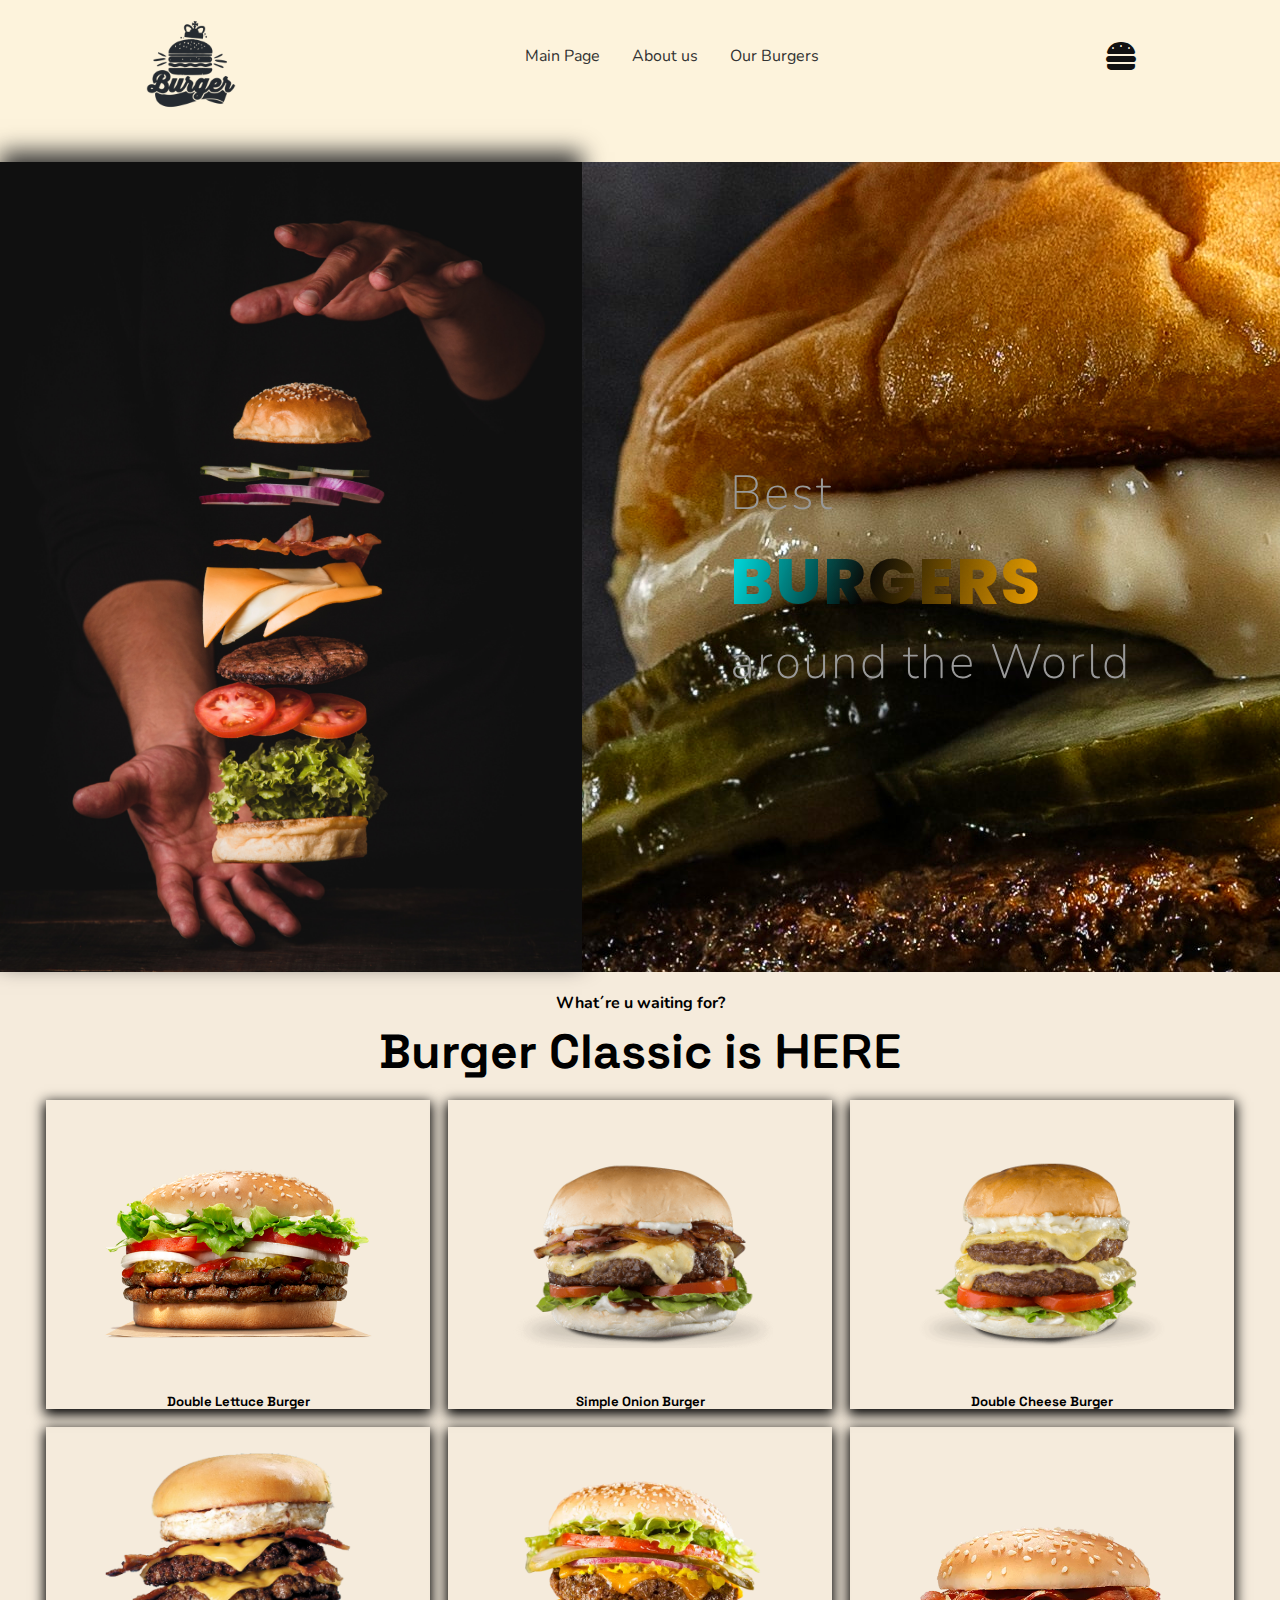
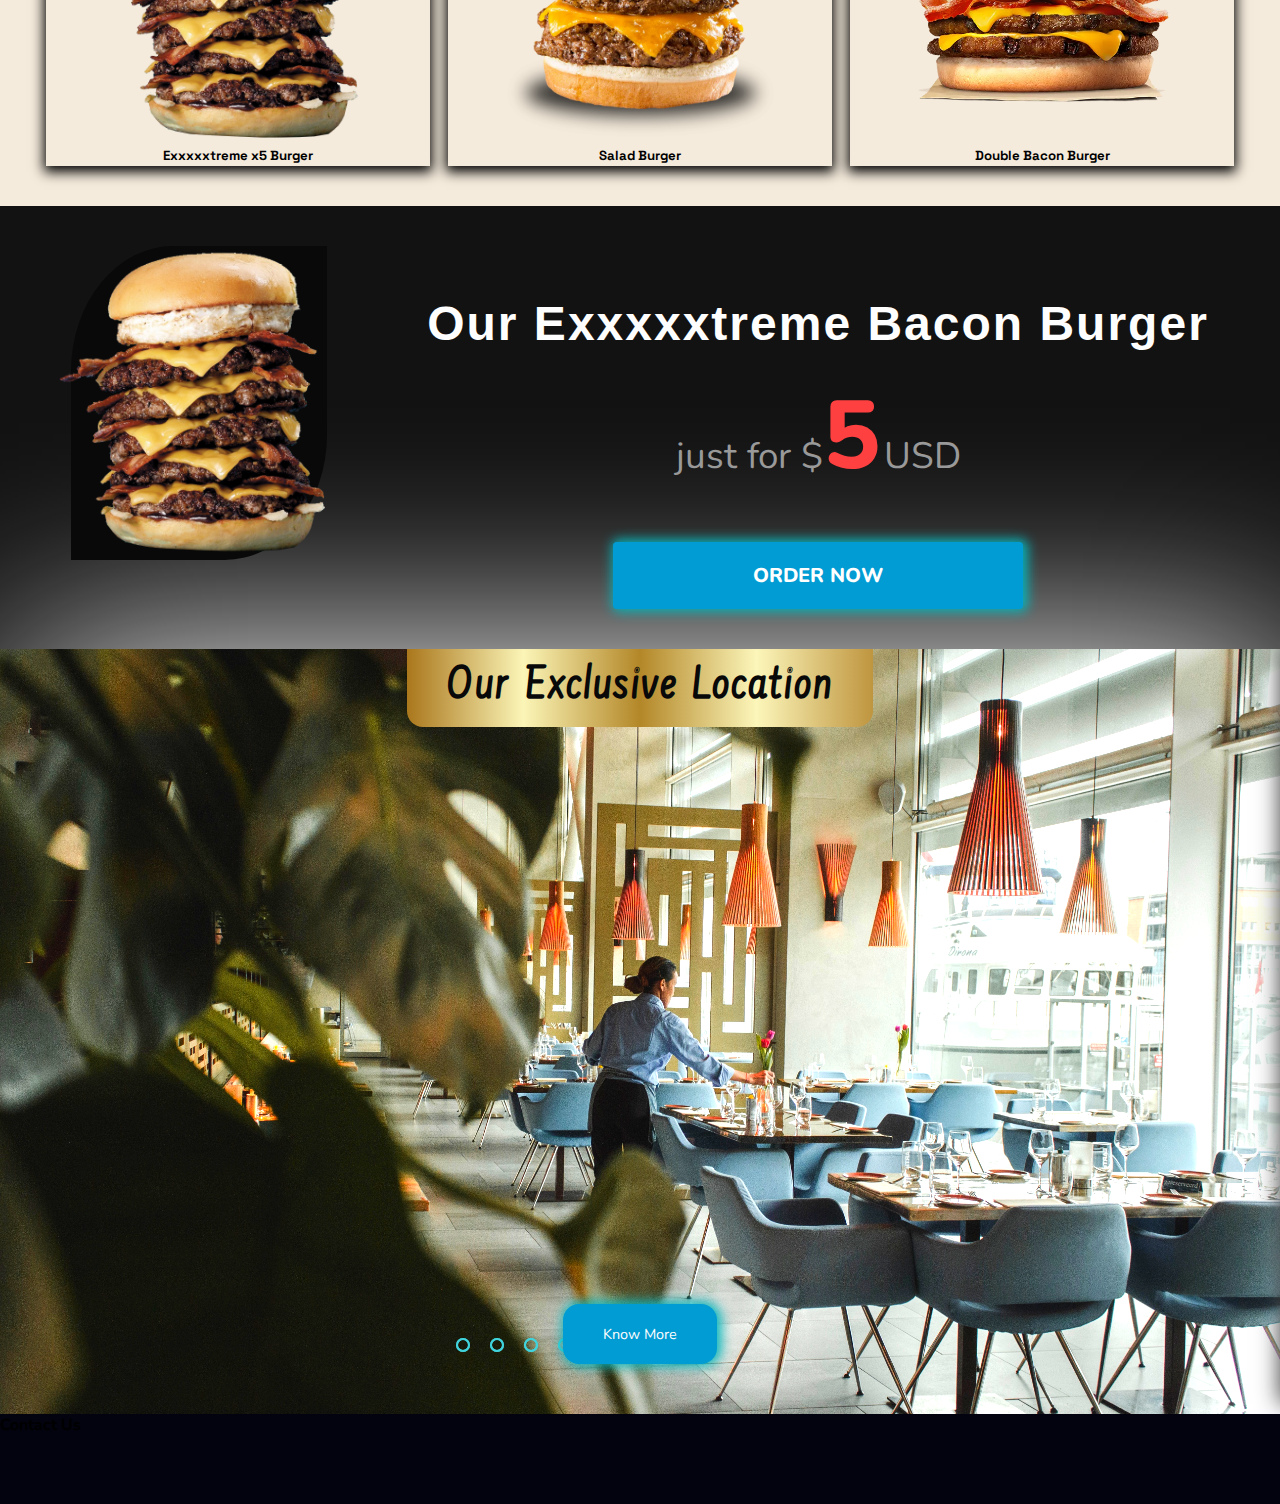
==== index.html @ 3f9d504c "first commit" ====
<!DOCTYPE html>
<html lang="en">
<head>
    <meta charset="UTF-8">
    <meta http-equiv="X-UA-Compatible" content="IE=edge">
    <meta name="viewport" content="width=device-width, initial-scale=1.0">
    <link rel="stylesheet" href="style.css">
    <link rel="shortcut icon" href="./imgs/logo.png" type="image/x-icon">
    <link rel="stylesheet" href="https://cdnjs.cloudflare.com/ajax/libs/font-awesome/6.3.0/css/all.min.css" />
    <title>Burger Paradise</title>
</head>
<body>
        <header>
            <nav class="nav-container">
                <img src="./imgs/logo.png" class="logo" alt="">
                <ul>
                    <li class="li-item"><a href="#burimg">Main Page</a></li>
                    <li class="li-item"><a href="#">About us</a></li>
                    <li class="li-item"><a href="#burger">Our Burgers</a></li>
                </ul>
                <i class="fa-solid fa-burger " id="burger-cart"></i>
            </nav>
        </header>
        <main>
            <section class="nosotros-container" >
                <div class="nosotros-info">
                    <h2>Best<span class="nos-hamb"><br>BURGERS</br></span>around the World</h2>
                </div>
                <div class="nosotros-img-cont" id="burimg">
                    <img src="./imgs/burgertitle.png" class="nosotros-img" alt="">
                </div>

            </section>


            <section class="burguer-title" id="burger">
                <h4 class="burguer-h4">What´re u waiting for?</h4>
                <h1 class="burguer-h1">Burger Classic is <span>HERE</span></h1>
            </section>


            <section class="burguer-container" id="contenedor">
                <div class="burger">
                    <img class="burger-img" src="./imgs/hamb-lettuce.png" alt="">
                    <h5 class="titulo-burger">Double Lettuce Burger</h5>
                    
                </div>
                <div class="burger">
                    <img class="burger-img" src="./imgs/hamb-onion.png" alt="">
                    <h5 class="titulo-burger">Simple Onion Burger</h5>
                    
                </div>
                <div class="burger">
                    <img class="burger-img" src="./imgs/hambur-doble.png" alt="">
                    <h5 class="titulo-burger">Double Cheese Burger</h5>
                    
                </div>
                <div class="burger">
                    <img class="burger-img" src="./imgs/hamb-x5.png" class="x5" alt="">
                    <h5 class="titulo-burger">Exxxxxtreme x5 Burger</h5>
                    
                </div>
                <div class="burger">
                    <img class="burger-img" src="./imgs/burgersalad.png" alt="">
                    <h5 class="titulo-burger">Salad Burger</h5>
                    
                </div>
                <div class="burger">
                    <img class="burger-img" src="./imgs/doublebacon.png" alt="">
                    <h5 class="titulo-burger">Double Bacon Burger</h5>
                    
                </div>
            </section>


            <section class="promo-cont">
                <div class="promo-info">
                    <h2 class="promo-h2">Our Exxxxxtreme Bacon Burger</h2>
                    <p>just for  $<span>5</span>USD</p>
                    <button>ORDER NOW</button>
                </div>
                <div class="promo-img">
                    <img src="./imgs/hamb-x5.png" alt="">
                </div>
                
            </section>


            <section class="restaurant-cont">
                <div class="restaurant">
                    <h3 class="rest-h3">Our Exclusive Location</h3>
                    <button class="rest-button">Know More</button>
                                    <!-- <img src="./imgs/exclusive.jpg" alt=""> -->
                <div class="slides">
                    <input type="radio" name="radio-btn" id="radio1">
                    <input type="radio" name="radio-btn" id="radio2">
                    <input type="radio" name="radio-btn" id="radio3">
                    <input type="radio" name="radio-btn" id="radio4">
                    <!-- end -->

                    <div class=" slide first" >
                        <img src="./imgs/exclusive.jpg" class="nosotros-img" alt="">
                    </div>
                    <div class=" slide " >
                        <img src="./imgs/burgertitle2.png" class="nosotros-img" alt="">
                    </div>
                    <div class=" slide " >
                        <img src="./imgs/burgertitle3.png" class="nosotros-img sillones-img" alt="">
                    </div>
                    <div class=" slide " >
                        <img src="./imgs/burgertitle4.png" class="nosotros-img" alt="">
                    </div>
                    <!-- navegacion auto -->
                    <div class="navegation-auto">
                        <div class="auto-btn1"></div>
                        <div class="auto-btn2"></div>
                        <div class="auto-btn3"></div>
                        <div class="auto-btn4"></div>
                    </div>
                    <!-- navegacion manual -->
                    <div class="navigation-manual">
                        <label for="radio1"class="manual-btn"></label>
                        <label for="radio2"class="manual-btn"></label>
                        <label for="radio3"
                        class="manual-btn"></label>
                        <label for="radio4"class="manual-btn"></label>
                    </div>
                </div>
                <button class="rest-button">Know More</button>
            </div>
            <!--radio buttons start-->
                </div>


            </section>
        </main>
        <footer>
            <h4 class="contact">Contact Us</h4>
            
        </footer>

    <script src="main.js"></script>
</body>
</html>
---- style.css ----
@import url("https://fonts.googleapis.com/css2?family=Nunito:wght@300&display=swap");
@import url("https://fonts.googleapis.com/css2?family=Space+Grotesk&display=swap");
@import url('https://fonts.googleapis.com/css2?family=Bebas+Neue&family=Farsan&family=Poppins&display=swap');

:root {
  --azul: #06283d;
  --rojo: #ff4040;
  --gris: #334155;
  --grisclaro: #aaa;
}

* {
  margin: 0;
  padding: 0;
  box-sizing: border-box;
  font-family: Nunito;
  scroll-behavior: smooth;
}
body {
  background-color: rgb(245, 235, 220);
  overflow-x: hidden;
}
ul {
  list-style: none;
}
header {
  height: 18vh;
  background-color: rgba(255, 245, 220, 0.8);
}
nav {
  display: flex;
  justify-content: space-around;
}
.logo {
  height: 6rem;
  margin-top: 1rem;
}
.logo:hover {
  transition: transform 1s;
  transform: scale(1.2);
}
ul {
  display: flex;
  flex-direction: row;
  gap: 2rem;
  align-items: center;
}
ul li a {
  text-decoration: none;
  color: #333;
}
ul li:hover {
  transform: scaleX(1.1);
}
ul li a:hover {
  font-weight: 800;
}

#burger-cart {
  align-self: center;
  font-size: 2rem;
  color: #121212;
  cursor: pointer;
}

/* BEST BURGER SECTION */
.nosotros-container {
  display: flex;
  justify-content: flex-start;
  height: 90vh;
  flex-direction: row-reverse;
  position: relative;
}
.nosotros-info {
  display: flex;
  align-items: center;
  justify-content: center;
  position: relative;
  flex-direction: column;
  width: 60vw;
  background-image: url(imgs/4k.jpg);
  background-position: 20%;
  filter: saturate(1.4);
  color: #999;
  font-family: "Nunito";
}
.nos-hamb {
  position: relative;
  background: linear-gradient(
    108deg,
    rgba(34, 193, 195, 1) 5%,
    rgba(5, 5, 4, 0.9360119047619048) 44%,
    rgba(253, 188, 45, 0.8603816526610644) 100%
  );
  background-clip: text;
  -webkit-background-clip: text;
  color: transparent;
  font-weight: 800;
  font-size: 4rem;
  font-family: "Poppins";
}
.nosotros-info h2 {
  font-size: 3rem;
  letter-spacing: 2px;
  font-weight: 200;
}

.nosotros-img-cont {
  width: 50%;
}
.nosotros-img {
  height: 100%;
  width: 100%;
  object-fit: cover;
  object-position: center 70%;
  box-shadow: 0px -10px 22px #333;
}

/* BURGUERS SECTION */
.burguer-title {
  display: flex;
  justify-content: center;
  align-items: center;
  flex-direction: column;
  margin-top: 20px;
}
.burguer-title h1 {
  font-size: 3rem;
  animation: movimiento 2s linear infinite;
  padding: 5px 8px;
  border-bottom-right-radius: 5%;
  border-bottom-left-radius: 5%;
  font-family: "Space Grotesk";
}
@keyframes movimiento {
  0% {
    position: relative;
    left: -100px;
  }
  50% {
    position: relative;
    left: 100px;
  }
  100% {
    position: relative;
    left: -100px;
  }
}
.burguer-title:hover h4 {
  letter-spacing: 2px;
}

.burguer-container {
  display: grid;
  justify-content: center;
  grid-template-columns: repeat(auto-fill, 30vw);
  gap: 18px;
  margin: 10px 40px;
}

.burger {
  display: flex;
  justify-content: center;
  align-items: center;
  flex-direction: column;
  box-shadow: 0px 4px 12px 2px;
  padding: 20px 0px;
  position: relative;
  cursor: pointer;
}
.titulo-burger {
  position: absolute;
  top: 90%;
  padding: 15px;
  font-family: "Space Grotesk";
}
.burger img {
  width: 70%;
}
.burger .x5 {
  width: 50%;
}
.burger:hover img {
  transform: scale(1.05);
  transition: transform 0.4s;
}
.burger-active {
  position: fixed;
  top: 50%;
  left: 50%;
  transform: translate(-50%, -50%);
  z-index: 100;
  background: radial-gradient(
    circle,
    rgba(237, 235, 230, 1) 0%,
    rgba(0, 0, 0, 0.7931547619047619) 17%
  );
  width: 40vw;
  box-shadow: 0px 0px 0px 2000px rgba(0, 0, 0, 0.35);
  display: flex;
  justify-content: center;
  align-items: center;
  padding: 70px 20px;
  border-top-left-radius: 3rem;
  border-bottom-right-radius: 3rem;
  border-top-right-radius: 1rem;
  border-bottom-left-radius: 1rem;
  max-height: 70vh;
}
.burger-img:last-child {
  width: 50%;
}
.burgerh5-active {
  position: absolute;
  top: 90%;
  left: 50%;
  transform: translateX(-50%);
  color: aliceblue;
  font-size: 1.5rem;
}

.close-burger {
  position: absolute;
  top: 10px;
  right: 10px;
  font-size: 1rem;
  color: aliceblue;
  cursor: pointer;
}

/* PROMO SECTION */
.promo-cont {
  display: flex;
  justify-content: center;
  align-items: flex-start;
  flex-direction: row-reverse;
  width: 100vw;
  background-color: #121212;
  padding: 40px 0;
  margin-top: 40px;
}
.promo-info {
  margin-left: 100px;
  display: flex;
  flex-direction: column;
  align-items: center;
  margin-top: 50px;
}
.promo-h2 {
  font-size: 3rem;
  font-family: sans-serif;
  margin-bottom: 20px;
  color: #fefefe;
  letter-spacing: 2px;
}
.promo-info p {
  font-size: 2.3rem;
  color: #999;
}
.promo-info span {
  font-size: 6rem;
  color: var(--rojo);
  letter-spacing: 3px;
  font-weight: 800;
}
.promo-info button {
  padding: 20px 140px;
  border-radius: 4px;
  background-color: #029cd4;
  color: #fff;
  border: none;
  text-transform: uppercase;
  font-weight: 800;
  font-size: 1.25rem;
  margin-top: 40px;
  box-shadow: 2px 0px 12px 3px rgba(5, 181, 187, 0.966);
  transition: all 0.3s ease-in;
  cursor: pointer;
}
.promo-info button:hover {
  transform: scale(1.02);
  background-color: #0f7ab838;
  padding: 20px 130px;
  border-radius: 6px;
}
.promo-img {
  display: flex;
  justify-content: center;
  width: 20%;
  background-color: #090909;
  border-top-left-radius: 40%;
  border-bottom-right-radius: 40%;
}
.promo-img img {
  width: 110%;
  transition: all 1s ease-in-out;
}
.promo-img img:hover {
  scale: 1.12;
  transform: rotate(360deg);
}

/* RESTAURANT */

.restaurant{
  display: flex;
  justify-content: center;
  width: 100vw;
  height: 85vh;
  box-shadow: 20px 2px 200px 0px #fff;
  z-index: 2;
  overflow: hidden;
}
.rest-h3{
  position: absolute;
  left: 50%;
  font-size: 3rem;
  background:linear-gradient(to left, #BF953F, #FCF6BA, #B38728, #FBF5B7, #AA771C);
  color: #090909;
  letter-spacing: 2px;
  word-spacing: 3px;
  padding: 10px 40px;
  font-family: 'Farsan';
  border-bottom-left-radius: 1rem;
  border-bottom-right-radius: 1rem;
  transform: translateX(-50%);
  z-index: 2;
}



.restaurant img {
  width: 100vw;
  height: 85vh;
  object-fit: cover;
  filter: saturate(1.5) brightness(1.2);

}
.restaurant button{
  position:absolute;
  align-self: flex-end;
  margin-bottom: 50px;
  padding: 20px 40px;
  border: none;
  font-size: .9rem;
  background-color: #0f7ab838;
  cursor: pointer;
  box-shadow: 2px 0px 12px 3px rgba(5, 181, 187, 0.966);
  transition: all 0.3s ease-in;
  background-color: #029cd4;
  border-radius: 1rem;
  color: #fefefe;
}
.restaurant button:hover{
  transform: scaleX(1.1);
  background-color: #0f7ab838;
  border-radius: 6px;
}
.sillones-img{
  object-fit: scale-down;
  object-position: 0% 90%;
}
.slides{
  display: flex;
  width: 100vw;
  border-radius: 1rem;
  position: relative;
  
}
.slides input{
  display: none;
}
.slide{
  transition: 3.5s;
} 

.navigation-manual{
  position: absolute;
  width: 100vw;
  display: flex;
  top:  90%;
  left: 0%;
  transform: translate(20%);
  margin-left: 200px;
  gap: 20px;
}
.manual-btn{
  border: 2px solid #40d3dc;
  padding: 5px;
  border-radius: 10px;
  cursor: pointer;
  transform: 1s;
}
.manual-btn:hover{
  background: #40d3dc;
}

#radio1:checked ~ .first{
  margin-left: 0;
}
#radio2:checked ~ .first{
  margin-left: -100%;
}

#radio3:checked ~ .first{
  margin-left: -200%;
}

#radio4:checked ~ .first{
  margin-left: -300%;
}

/* AUTOMATIC NAVEGATION */
.navegation-auto{
  position: absolute;
  display: flex;
  width: 100vw;
  top:  90%;
  left: 0%;
  transform: translate(20%);
  margin-left: 200px;
  gap: 20px;
}
.navegation-auto div{
  border: 2px solid #40d3dc;
  padding: 5px;
  border-radius: 10px;
  transition: 1s;
}
#radio1:checked ~ .navegation-auto .auto-btn1{
  background-color: #40d3dc;
}
#radio2:checked ~ .navegation-auto .auto-btn2{
  background-color: #40d3dc;
}
#radio3:checked ~ .navegation-auto .auto-btn3{
  background-color: #40d3dc;
}
#radio4:checked ~ .navegation-auto .auto-btn4{
  background-color: #40d3dc;
}
/* footer */
footer {
  height: 10vh;
  background-color: rgb(2, 3, 14);
  box-shadow: 0px 0px 0px 1px;
}


@media screen and (max-width: 425px) {
    .nosotros-container{
      flex-direction: column;
      width: 100vw;
      align-items: center;
    }
    .nosotros-info{
      width: 100vw;
      padding: 10px;
      height: 40vh;
      background: none;
      z-index: 3;
    }
    .nosotros-info h2{
      font-size: 2rem;
    }
    .nosotros-img-cont{
      position: absolute;
      width: 100%;
      z-index: 0;
      height: 100%;
      filter: opacity(.9);
    }
    .burguer-title h1{
      font-size: 2rem;
      animation: none;
    }
    .burguer-container{
    grid-template-columns: repeat(auto-fill, 80vw);
    margin: 20px;
    }
    .burger{
      padding: 30px 0px;
    }
    .titulo-burger{
      top: 0;
    }


    .burger-active{
      width: 90vw;
      height: 60vh;
    }
    .burger-active img{
      width: 100%;

    }
    .burgerh5-active{
      font-size: 1.3rem;
      top: 80%;
    }


    .promo-cont{
      flex-direction: column;
      width: 100vw;
       justify-content: flex-start;
       height: 80vh;
       position: relative;
    }
    .promo-info{
      margin-left: 5px;
      margin-top: 0;
  
    }
    .promo-h2{
      font-size: 1.4rem;
      align-items: flex-start;
    }
    .promo-info p{
      font-size: 1.6rem;
      order: 2;
    }
    .promo-info button{
      font-size: .8;
      padding: 20px 50px;
      position: absolute;
      top: 80%;
      order: 4;
      
    }
    .promo-info button:hover{
      transform: scale(1.02);
      background-color: #0f7ab838;
      padding: 20px 55px;
      border-radius: 6px;
    }
    .promo-img{
      width: 90vw;
      align-self: center;
    }
    .promo-img img{
      width: 70%;
      order: 3;

    }
    .restaurant-cont{
      overflow: hidden;
    }

    .rest-h3{
      font-size: 2rem;
    }
    .navigation-manual{
      display: none;
    }
    .navegation-auto{
      display: none;
    }
    .restaurant button{
     overflow-y: hidden;
    }
}

@media screen and (max-width: 768px){
  .restaurant-cont{
    overflow: hidden;
  }

  .nosotros-info h2{
    font-size: 2rem;

  }
  .burger{
    padding: 30px 0px;
  }
  .titulo-burger{
    top: 0;
  }
  .burger-active{
    width: 70vw;
    height: 70vh;
  }
  .burger-active img{
    width: 100%;

  }
  .burgerh5-active{
    font-size: 1.2rem;
  }
  .promo-h2 {
    font-size: 2rem;
    
  }
  .promo-img{
    width: 60%;
    margin-left: 20px;
    
  }
  .promo-img img{
    width: 90%;
    
  }
  .promo-info button{
    padding: 20px 50px;
  }
  .promo-info button:hover{
    transform: scale(1.02);
    background-color: #0f7ab838;
    padding: 20px 55px;
    border-radius: 6px;
  }
  .navigation-manual{
    left: 30%;
  }  
  .navegation-auto{
    display: none;
  }
}
@media screen and (min-width: 768px) and (max-width: 1024px){
  .restaurant-cont{
    overflow: hidden;
  }

  .nosotros-info h2{
    font-size: 2rem;

  }
  .burger{
    padding: 30px 0px;
  }
  .titulo-burger{
    top: 0;
  }
  .burger-active{
    width: 70vw;
    height: 70vh;
  }
  .burger-active img{
    width: 100%;

  }
  .burgerh5-active{
    font-size: 1.2rem;
  }
  .promo-h2 {
    font-size: 2rem;
    
  }
  .promo-img{
    width: 50%;
    margin-left: 20px;
    
  }
  .promo-img img{
    width: 90%;
    
  }
  .promo-info button{
    padding: 20px 50px;
  }
  .promo-info button:hover{
    transform: scale(1.02);
    background-color: #0f7ab838;
    padding: 20px 55px;
    border-radius: 6px;
  }
  .navigation-manual{
    left: 30%;
  }  
  .navegation-auto{
    display: none;
  }
}
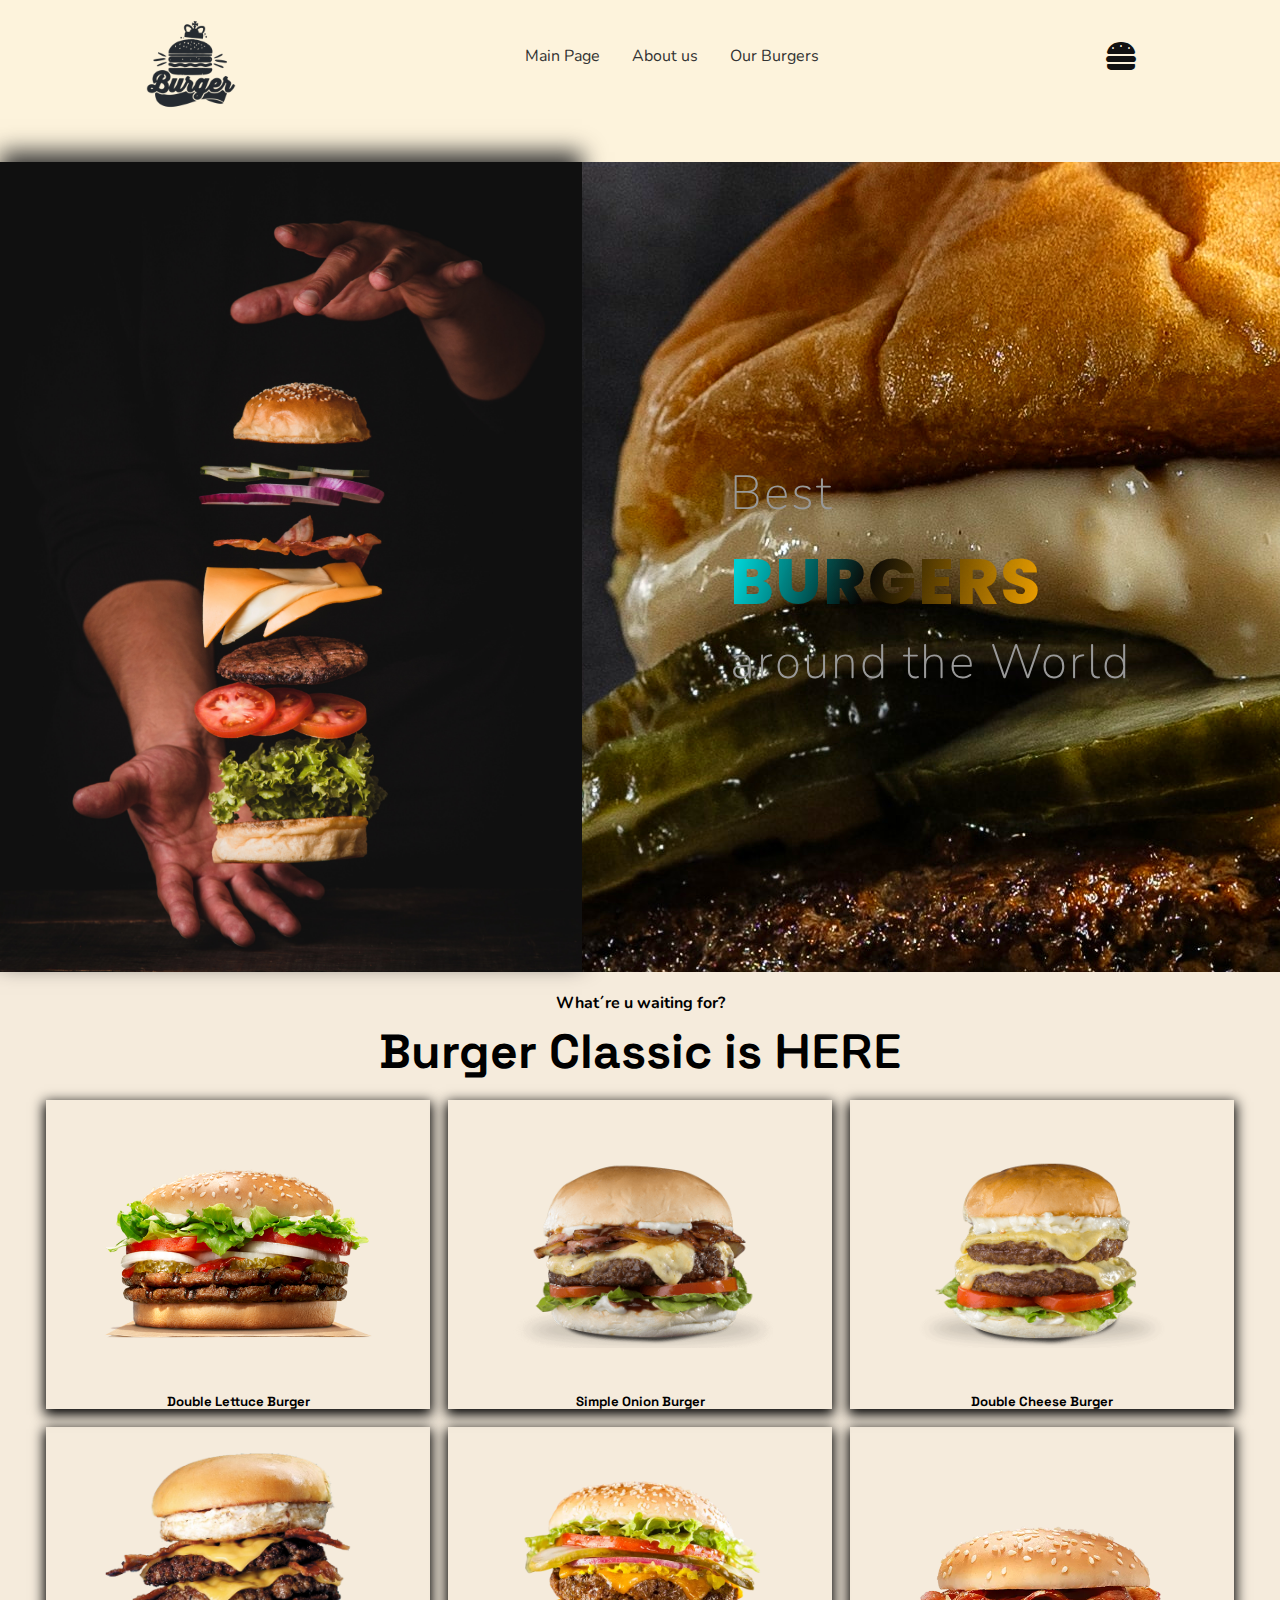
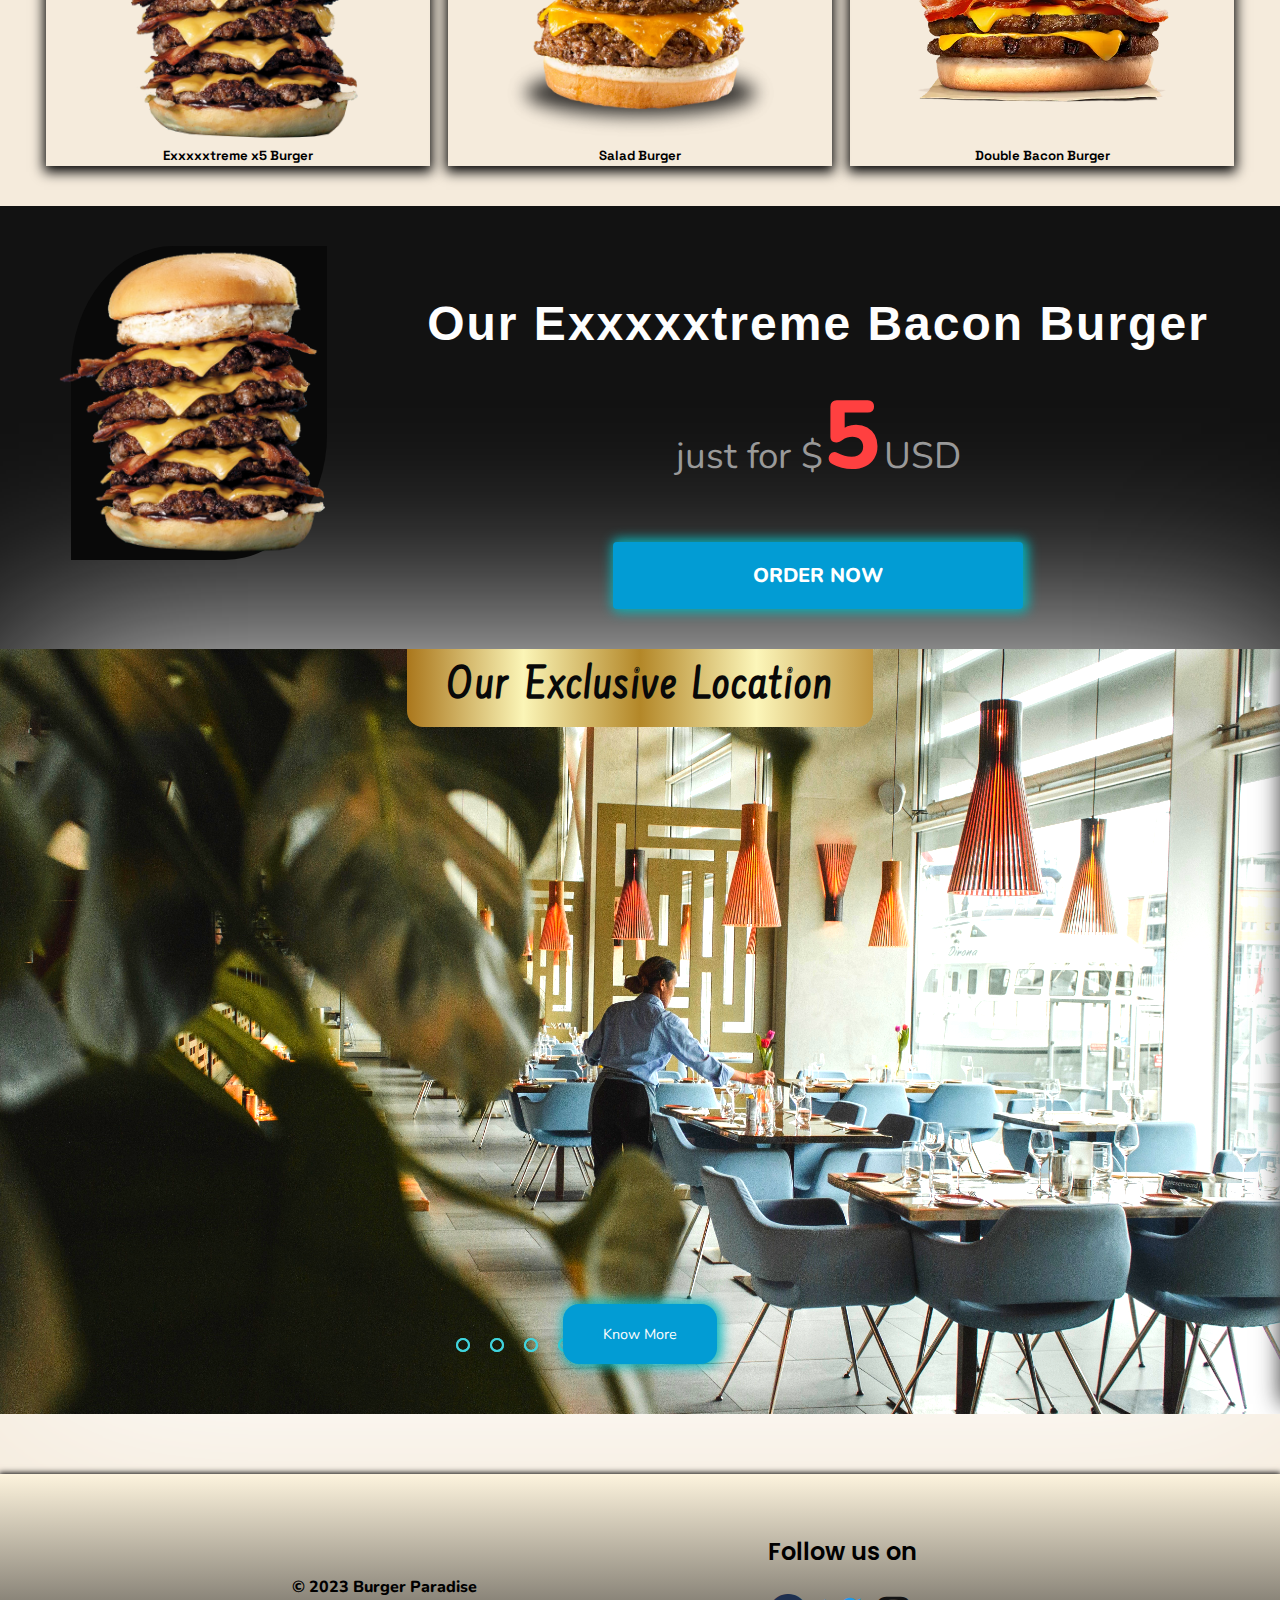
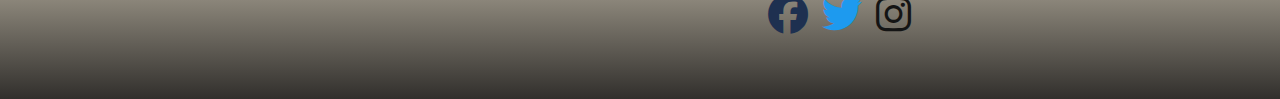
==== commit b05c76f5: "about listo" ====
--- a/index.html
+++ b/index.html
@@ -1,5 +1,6 @@
 <!DOCTYPE html>
 <html lang="en">
+
 <head>
     <meta charset="UTF-8">
     <meta http-equiv="X-UA-Compatible" content="IE=edge">
@@ -9,88 +10,89 @@
     <link rel="stylesheet" href="https://cdnjs.cloudflare.com/ajax/libs/font-awesome/6.3.0/css/all.min.css" />
     <title>Burger Paradise</title>
 </head>
+
 <body>
-        <header>
-            <nav class="nav-container">
-                <img src="./imgs/logo.png" class="logo" alt="">
-                <ul>
-                    <li class="li-item"><a href="#burimg">Main Page</a></li>
-                    <li class="li-item"><a href="#">About us</a></li>
-                    <li class="li-item"><a href="#burger">Our Burgers</a></li>
-                </ul>
-                <i class="fa-solid fa-burger " id="burger-cart"></i>
-            </nav>
-        </header>
-        <main>
-            <section class="nosotros-container" >
-                <div class="nosotros-info">
-                    <h2>Best<span class="nos-hamb"><br>BURGERS</br></span>around the World</h2>
-                </div>
-                <div class="nosotros-img-cont" id="burimg">
-                    <img src="./imgs/burgertitle.png" class="nosotros-img" alt="">
-                </div>
+    <header>
+        <nav class="nav-container">
+            <img src="./imgs/logo.png" class="logo" alt="">
+            <ul>
+                <li class="li-item"><a href="#burimg">Main Page</a></li>
+                <li class="li-item"><a href="./pages/about/about.html">About us</a></li>
+                <li class="li-item"><a href="#burger">Our Burgers</a></li>
+            </ul>
+            <i class="fa-solid fa-burger " id="burger-cart"></i>
+        </nav>
+    </header>
+    <main>
+        <section class="nosotros-container">
+            <div class="nosotros-info">
+                <h2>Best<span class="nos-hamb"><br>BURGERS</br></span>around the World</h2>
+            </div>
+            <div class="nosotros-img-cont" id="burimg">
+                <img src="./imgs/burgertitle.png" class="nosotros-img" alt="">
+            </div>
 
-            </section>
+        </section>
 
 
-            <section class="burguer-title" id="burger">
-                <h4 class="burguer-h4">What´re u waiting for?</h4>
-                <h1 class="burguer-h1">Burger Classic is <span>HERE</span></h1>
-            </section>
+        <section class="burguer-title" id="burger">
+            <h4 class="burguer-h4">What´re u waiting for?</h4>
+            <h1 class="burguer-h1">Burger Classic is <span>HERE</span></h1>
+        </section>
 
 
-            <section class="burguer-container" id="contenedor">
-                <div class="burger">
-                    <img class="burger-img" src="./imgs/hamb-lettuce.png" alt="">
-                    <h5 class="titulo-burger">Double Lettuce Burger</h5>
-                    
-                </div>
-                <div class="burger">
-                    <img class="burger-img" src="./imgs/hamb-onion.png" alt="">
-                    <h5 class="titulo-burger">Simple Onion Burger</h5>
-                    
-                </div>
-                <div class="burger">
-                    <img class="burger-img" src="./imgs/hambur-doble.png" alt="">
-                    <h5 class="titulo-burger">Double Cheese Burger</h5>
-                    
-                </div>
-                <div class="burger">
-                    <img class="burger-img" src="./imgs/hamb-x5.png" class="x5" alt="">
-                    <h5 class="titulo-burger">Exxxxxtreme x5 Burger</h5>
-                    
-                </div>
-                <div class="burger">
-                    <img class="burger-img" src="./imgs/burgersalad.png" alt="">
-                    <h5 class="titulo-burger">Salad Burger</h5>
-                    
-                </div>
-                <div class="burger">
-                    <img class="burger-img" src="./imgs/doublebacon.png" alt="">
-                    <h5 class="titulo-burger">Double Bacon Burger</h5>
-                    
-                </div>
-            </section>
+        <section class="burguer-container" id="contenedor">
+            <div class="burger">
+                <img class="burger-img" src="./imgs/hamb-lettuce.png" alt="">
+                <h5 class="titulo-burger">Double Lettuce Burger</h5>
+
+            </div>
+            <div class="burger">
+                <img class="burger-img" src="./imgs/hamb-onion.png" alt="">
+                <h5 class="titulo-burger">Simple Onion Burger</h5>
+
+            </div>
+            <div class="burger">
+                <img class="burger-img" src="./imgs/hambur-doble.png" alt="">
+                <h5 class="titulo-burger">Double Cheese Burger</h5>
+
+            </div>
+            <div class="burger">
+                <img class="burger-img" src="./imgs/hamb-x5.png" class="x5" alt="">
+                <h5 class="titulo-burger">Exxxxxtreme x5 Burger</h5>
+
+            </div>
+            <div class="burger">
+                <img class="burger-img" src="./imgs/burgersalad.png" alt="">
+                <h5 class="titulo-burger">Salad Burger</h5>
+
+            </div>
+            <div class="burger">
+                <img class="burger-img" src="./imgs/doublebacon.png" alt="">
+                <h5 class="titulo-burger">Double Bacon Burger</h5>
+
+            </div>
+        </section>
 
 
-            <section class="promo-cont">
-                <div class="promo-info">
-                    <h2 class="promo-h2">Our Exxxxxtreme Bacon Burger</h2>
-                    <p>just for  $<span>5</span>USD</p>
-                    <button>ORDER NOW</button>
-                </div>
-                <div class="promo-img">
-                    <img src="./imgs/hamb-x5.png" alt="">
-                </div>
-                
-            </section>
+        <section class="promo-cont">
+            <div class="promo-info">
+                <h2 class="promo-h2">Our Exxxxxtreme Bacon Burger</h2>
+                <p>just for $<span>5</span>USD</p>
+                <button>ORDER NOW</button>
+            </div>
+            <div class="promo-img">
+                <img src="./imgs/hamb-x5.png" alt="">
+            </div>
+
+        </section>
 
 
-            <section class="restaurant-cont">
-                <div class="restaurant">
-                    <h3 class="rest-h3">Our Exclusive Location</h3>
-                    <button class="rest-button">Know More</button>
-                                    <!-- <img src="./imgs/exclusive.jpg" alt=""> -->
+        <section class="restaurant-cont">
+            <div class="restaurant">
+                <h3 class="rest-h3">Our Exclusive Location</h3>
+                <button class="rest-button">Know More</button>
+                <!-- <img src="./imgs/exclusive.jpg" alt=""> -->
                 <div class="slides">
                     <input type="radio" name="radio-btn" id="radio1">
                     <input type="radio" name="radio-btn" id="radio2">
@@ -98,16 +100,16 @@
                     <input type="radio" name="radio-btn" id="radio4">
                     <!-- end -->
 
-                    <div class=" slide first" >
+                    <div class=" slide first">
                         <img src="./imgs/exclusive.jpg" class="nosotros-img" alt="">
                     </div>
-                    <div class=" slide " >
+                    <div class=" slide ">
                         <img src="./imgs/burgertitle2.png" class="nosotros-img" alt="">
                     </div>
-                    <div class=" slide " >
+                    <div class=" slide ">
                         <img src="./imgs/burgertitle3.png" class="nosotros-img sillones-img" alt="">
                     </div>
-                    <div class=" slide " >
+                    <div class=" slide ">
                         <img src="./imgs/burgertitle4.png" class="nosotros-img" alt="">
                     </div>
                     <!-- navegacion auto -->
@@ -119,26 +121,39 @@
                     </div>
                     <!-- navegacion manual -->
                     <div class="navigation-manual">
-                        <label for="radio1"class="manual-btn"></label>
-                        <label for="radio2"class="manual-btn"></label>
-                        <label for="radio3"
-                        class="manual-btn"></label>
-                        <label for="radio4"class="manual-btn"></label>
+                        <label for="radio1" class="manual-btn"></label>
+                        <label for="radio2" class="manual-btn"></label>
+                        <label for="radio3" class="manual-btn"></label>
+                        <label for="radio4" class="manual-btn"></label>
                     </div>
                 </div>
                 <button class="rest-button">Know More</button>
             </div>
             <!--radio buttons start-->
-                </div>
+            </div>
 
 
-            </section>
-        </main>
-        <footer>
-            <h4 class="contact">Contact Us</h4>
-            
-        </footer>
+        </section>
+    </main>
+    <footer>
+        <div class="footer-p-cont">
+            <p>© 2023 Burger Paradise</p>
+        </div>
+        <div class="footer-social">
+            <h2>Follow us on </h2>
+            <div class="footer-social-icons">
+                <a href="http://facebook.com" target="_blank" rel="noopener noreferrer"><i
+                        class="fa-brands fa-facebook"></i></a>
+                <a href="http://twiiter.com" target="_blank" rel="noopener noreferrer"><i
+                        class="fa-brands fa-twitter"></i></a>
+                <a href="http://instagram.com" target="_blank" rel="noopener noreferrer"><i
+                        class="fa-brands fa-instagram"></i></a>
+            </div>
+
+        </div>
+    </footer>
 
     <script src="main.js"></script>
 </body>
+
 </html>--- a/style.css
+++ b/style.css
@@ -1,6 +1,6 @@
 @import url("https://fonts.googleapis.com/css2?family=Nunito:wght@300&display=swap");
 @import url("https://fonts.googleapis.com/css2?family=Space+Grotesk&display=swap");
-@import url('https://fonts.googleapis.com/css2?family=Bebas+Neue&family=Farsan&family=Poppins&display=swap');
+@import url("https://fonts.googleapis.com/css2?family=Bebas+Neue&family=Farsan&family=Poppins&display=swap");
 
 :root {
   --azul: #06283d;
@@ -302,7 +302,7 @@
 
 /* RESTAURANT */
 
-.restaurant{
+.restaurant {
   display: flex;
   justify-content: center;
   width: 100vw;
@@ -311,38 +311,42 @@
   z-index: 2;
   overflow: hidden;
 }
-.rest-h3{
+.rest-h3 {
   position: absolute;
   left: 50%;
   font-size: 3rem;
-  background:linear-gradient(to left, #BF953F, #FCF6BA, #B38728, #FBF5B7, #AA771C);
+  background: linear-gradient(
+    to left,
+    #bf953f,
+    #fcf6ba,
+    #b38728,
+    #fbf5b7,
+    #aa771c
+  );
   color: #090909;
   letter-spacing: 2px;
   word-spacing: 3px;
   padding: 10px 40px;
-  font-family: 'Farsan';
+  font-family: "Farsan";
   border-bottom-left-radius: 1rem;
   border-bottom-right-radius: 1rem;
   transform: translateX(-50%);
   z-index: 2;
 }
-
-
 
 .restaurant img {
   width: 100vw;
   height: 85vh;
   object-fit: cover;
   filter: saturate(1.5) brightness(1.2);
-
-}
-.restaurant button{
-  position:absolute;
+}
+.restaurant button {
+  position: absolute;
   align-self: flex-end;
   margin-bottom: 50px;
   padding: 20px 40px;
   border: none;
-  font-size: .9rem;
+  font-size: 0.9rem;
   background-color: #0f7ab838;
   cursor: pointer;
   box-shadow: 2px 0px 12px 3px rgba(5, 181, 187, 0.966);
@@ -351,323 +355,355 @@
   border-radius: 1rem;
   color: #fefefe;
 }
-.restaurant button:hover{
+.restaurant button:hover {
   transform: scaleX(1.1);
   background-color: #0f7ab838;
   border-radius: 6px;
 }
-.sillones-img{
+.sillones-img {
   object-fit: scale-down;
   object-position: 0% 90%;
 }
-.slides{
+.slides {
   display: flex;
   width: 100vw;
   border-radius: 1rem;
   position: relative;
-  
-}
-.slides input{
+}
+.slides input {
   display: none;
 }
-.slide{
+.slide {
   transition: 3.5s;
-} 
-
-.navigation-manual{
+}
+
+.navigation-manual {
   position: absolute;
   width: 100vw;
   display: flex;
-  top:  90%;
+  top: 90%;
   left: 0%;
   transform: translate(20%);
   margin-left: 200px;
   gap: 20px;
 }
-.manual-btn{
+.manual-btn {
   border: 2px solid #40d3dc;
   padding: 5px;
   border-radius: 10px;
   cursor: pointer;
   transform: 1s;
 }
-.manual-btn:hover{
+.manual-btn:hover {
   background: #40d3dc;
 }
 
-#radio1:checked ~ .first{
+#radio1:checked ~ .first {
   margin-left: 0;
 }
-#radio2:checked ~ .first{
+#radio2:checked ~ .first {
   margin-left: -100%;
 }
 
-#radio3:checked ~ .first{
+#radio3:checked ~ .first {
   margin-left: -200%;
 }
 
-#radio4:checked ~ .first{
+#radio4:checked ~ .first {
   margin-left: -300%;
 }
 
 /* AUTOMATIC NAVEGATION */
-.navegation-auto{
+.navegation-auto {
   position: absolute;
   display: flex;
   width: 100vw;
-  top:  90%;
+  top: 90%;
   left: 0%;
   transform: translate(20%);
   margin-left: 200px;
   gap: 20px;
 }
-.navegation-auto div{
+.navegation-auto div {
   border: 2px solid #40d3dc;
   padding: 5px;
   border-radius: 10px;
   transition: 1s;
 }
-#radio1:checked ~ .navegation-auto .auto-btn1{
+#radio1:checked ~ .navegation-auto .auto-btn1 {
   background-color: #40d3dc;
 }
-#radio2:checked ~ .navegation-auto .auto-btn2{
+#radio2:checked ~ .navegation-auto .auto-btn2 {
   background-color: #40d3dc;
 }
-#radio3:checked ~ .navegation-auto .auto-btn3{
+#radio3:checked ~ .navegation-auto .auto-btn3 {
   background-color: #40d3dc;
 }
-#radio4:checked ~ .navegation-auto .auto-btn4{
+#radio4:checked ~ .navegation-auto .auto-btn4 {
   background-color: #40d3dc;
 }
 /* footer */
 footer {
-  height: 10vh;
-  background-color: rgb(2, 3, 14);
-  box-shadow: 0px 0px 0px 1px;
-}
-
+  height: 25vh;
+  margin-top: 60px;
+  display: flex;
+  background: linear-gradient(
+    to bottom,
+    rgba(255, 245, 220, 0.8),
+    rgba(0, 0, 0, 0.8)
+  );
+  box-shadow: 0 0 6px 1px #000;
+}
+.footer-p-cont {
+  width: 60vw;
+  height: 100%;
+  display: flex;
+  justify-content: center;
+  align-items: center;
+  font-weight: 800;
+}
+.footer-social {
+  display: flex;
+  flex-direction: column;
+}
+.footer-social h2 {
+  font-family: "Poppins";
+  font-weight: 600;
+  margin-top: 60px;
+  margin-bottom: 20px;
+}
+.footer-social-icons a {
+  margin-right: 10px;
+  text-decoration: none;
+  color: transparent;
+  font-size: 40px;
+}
+.footer-social-icons a:first-child {
+  color: rgb(30, 48, 80);
+}
+.footer-social-icons a:nth-child(2) {
+  color: rgb(29, 154, 239);
+}
+.footer-social-icons a:nth-child(3) {
+  color: rgb(20, 20, 20);
+}
 
 @media screen and (max-width: 425px) {
-    .nosotros-container{
-      flex-direction: column;
-      width: 100vw;
-      align-items: center;
-    }
-    .nosotros-info{
-      width: 100vw;
-      padding: 10px;
-      height: 40vh;
-      background: none;
-      z-index: 3;
-    }
-    .nosotros-info h2{
-      font-size: 2rem;
-    }
-    .nosotros-img-cont{
-      position: absolute;
-      width: 100%;
-      z-index: 0;
-      height: 100%;
-      filter: opacity(.9);
-    }
-    .burguer-title h1{
-      font-size: 2rem;
-      animation: none;
-    }
-    .burguer-container{
+  .nosotros-container {
+    flex-direction: column;
+    width: 100vw;
+    align-items: center;
+  }
+  .nosotros-info {
+    width: 100vw;
+    padding: 10px;
+    height: 40vh;
+    background: none;
+    z-index: 3;
+  }
+  .nosotros-info h2 {
+    font-size: 2rem;
+  }
+  .nosotros-img-cont {
+    position: absolute;
+    width: 100%;
+    z-index: 0;
+    height: 100%;
+    filter: opacity(0.9);
+  }
+  .burguer-title h1 {
+    font-size: 2rem;
+    animation: none;
+  }
+  .burguer-container {
     grid-template-columns: repeat(auto-fill, 80vw);
     margin: 20px;
-    }
-    .burger{
-      padding: 30px 0px;
-    }
-    .titulo-burger{
-      top: 0;
-    }
-
-
-    .burger-active{
-      width: 90vw;
-      height: 60vh;
-    }
-    .burger-active img{
-      width: 100%;
-
-    }
-    .burgerh5-active{
-      font-size: 1.3rem;
-      top: 80%;
-    }
-
-
-    .promo-cont{
-      flex-direction: column;
-      width: 100vw;
-       justify-content: flex-start;
-       height: 80vh;
-       position: relative;
-    }
-    .promo-info{
-      margin-left: 5px;
-      margin-top: 0;
-  
-    }
-    .promo-h2{
-      font-size: 1.4rem;
-      align-items: flex-start;
-    }
-    .promo-info p{
-      font-size: 1.6rem;
-      order: 2;
-    }
-    .promo-info button{
-      font-size: .8;
-      padding: 20px 50px;
-      position: absolute;
-      top: 80%;
-      order: 4;
-      
-    }
-    .promo-info button:hover{
-      transform: scale(1.02);
-      background-color: #0f7ab838;
-      padding: 20px 55px;
-      border-radius: 6px;
-    }
-    .promo-img{
-      width: 90vw;
-      align-self: center;
-    }
-    .promo-img img{
-      width: 70%;
-      order: 3;
-
-    }
-    .restaurant-cont{
-      overflow: hidden;
-    }
-
-    .rest-h3{
-      font-size: 2rem;
-    }
-    .navigation-manual{
-      display: none;
-    }
-    .navegation-auto{
-      display: none;
-    }
-    .restaurant button{
-     overflow-y: hidden;
-    }
-}
-
-@media screen and (max-width: 768px){
-  .restaurant-cont{
-    overflow: hidden;
-  }
-
-  .nosotros-info h2{
-    font-size: 2rem;
-
-  }
-  .burger{
+  }
+  .burger {
     padding: 30px 0px;
   }
-  .titulo-burger{
+  .titulo-burger {
     top: 0;
   }
-  .burger-active{
-    width: 70vw;
-    height: 70vh;
-  }
-  .burger-active img{
+
+  .burger-active {
+    width: 90vw;
+    height: 60vh;
+  }
+  .burger-active img {
     width: 100%;
-
-  }
-  .burgerh5-active{
-    font-size: 1.2rem;
+  }
+  .burgerh5-active {
+    font-size: 1.3rem;
+    top: 80%;
+  }
+
+  .promo-cont {
+    flex-direction: column;
+    width: 100vw;
+    justify-content: flex-start;
+    height: 80vh;
+    position: relative;
+  }
+  .promo-info {
+    margin-left: 5px;
+    margin-top: 0;
   }
   .promo-h2 {
-    font-size: 2rem;
-    
-  }
-  .promo-img{
-    width: 60%;
-    margin-left: 20px;
-    
-  }
-  .promo-img img{
-    width: 90%;
-    
-  }
-  .promo-info button{
+    font-size: 1.4rem;
+    align-items: flex-start;
+  }
+  .promo-info p {
+    font-size: 1.6rem;
+    order: 2;
+  }
+  .promo-info button {
+    font-size: 0.8;
     padding: 20px 50px;
-  }
-  .promo-info button:hover{
+    position: absolute;
+    top: 80%;
+    order: 4;
+  }
+  .promo-info button:hover {
     transform: scale(1.02);
     background-color: #0f7ab838;
     padding: 20px 55px;
     border-radius: 6px;
   }
-  .navigation-manual{
-    left: 30%;
-  }  
-  .navegation-auto{
+  .promo-img {
+    width: 90vw;
+    align-self: center;
+  }
+  .promo-img img {
+    width: 70%;
+    order: 3;
+  }
+  .restaurant-cont {
+    overflow: hidden;
+  }
+
+  .rest-h3 {
+    font-size: 2rem;
+  }
+  .navigation-manual {
     display: none;
   }
-}
-@media screen and (min-width: 768px) and (max-width: 1024px){
-  .restaurant-cont{
+  .navegation-auto {
+    display: none;
+  }
+  .restaurant button {
+    overflow-y: hidden;
+  }
+
+  .footer-p-cont {
+    align-items: flex-end;
+    padding-bottom: 10px;
+  }
+  .footer-social h2 {
+    font-size: 1rem;
+  }
+  .footer-social-icons a {
+    font-size: 1.5rem;
+  }
+}
+
+@media screen and (max-width: 768px) {
+  .restaurant-cont {
     overflow: hidden;
   }
 
-  .nosotros-info h2{
+  .nosotros-info h2 {
     font-size: 2rem;
-
-  }
-  .burger{
+  }
+  .burger {
     padding: 30px 0px;
   }
-  .titulo-burger{
+  .titulo-burger {
     top: 0;
   }
-  .burger-active{
+  .burger-active {
     width: 70vw;
     height: 70vh;
   }
-  .burger-active img{
+  .burger-active img {
     width: 100%;
-
-  }
-  .burgerh5-active{
+  }
+  .burgerh5-active {
     font-size: 1.2rem;
   }
   .promo-h2 {
     font-size: 2rem;
-    
-  }
-  .promo-img{
-    width: 50%;
+  }
+  .promo-img {
+    width: 60%;
     margin-left: 20px;
-    
-  }
-  .promo-img img{
+  }
+  .promo-img img {
     width: 90%;
-    
-  }
-  .promo-info button{
+  }
+  .promo-info button {
     padding: 20px 50px;
   }
-  .promo-info button:hover{
+  .promo-info button:hover {
     transform: scale(1.02);
     background-color: #0f7ab838;
     padding: 20px 55px;
     border-radius: 6px;
   }
-  .navigation-manual{
+  .navigation-manual {
     left: 30%;
-  }  
-  .navegation-auto{
+  }
+  .navegation-auto {
     display: none;
   }
-}+}
+@media screen and (min-width: 768px) and (max-width: 1024px) {
+  .restaurant-cont {
+    overflow: hidden;
+  }
+
+  .nosotros-info h2 {
+    font-size: 2rem;
+  }
+  .burger {
+    padding: 30px 0px;
+  }
+  .titulo-burger {
+    top: 0;
+  }
+  .burger-active {
+    width: 70vw;
+    height: 70vh;
+  }
+  .burger-active img {
+    width: 100%;
+  }
+  .burgerh5-active {
+    font-size: 1.2rem;
+  }
+  .promo-h2 {
+    font-size: 2rem;
+  }
+  .promo-img {
+    width: 50%;
+    margin-left: 20px;
+  }
+  .promo-img img {
+    width: 90%;
+  }
+  .promo-info button {
+    padding: 20px 50px;
+  }
+  .promo-info button:hover {
+    transform: scale(1.02);
+    background-color: #0f7ab838;
+    padding: 20px 55px;
+    border-radius: 6px;
+  }
+  .navigation-manual {
+    left: 30%;
+  }
+  .navegation-auto {
+    display: none;
+  }
+}
